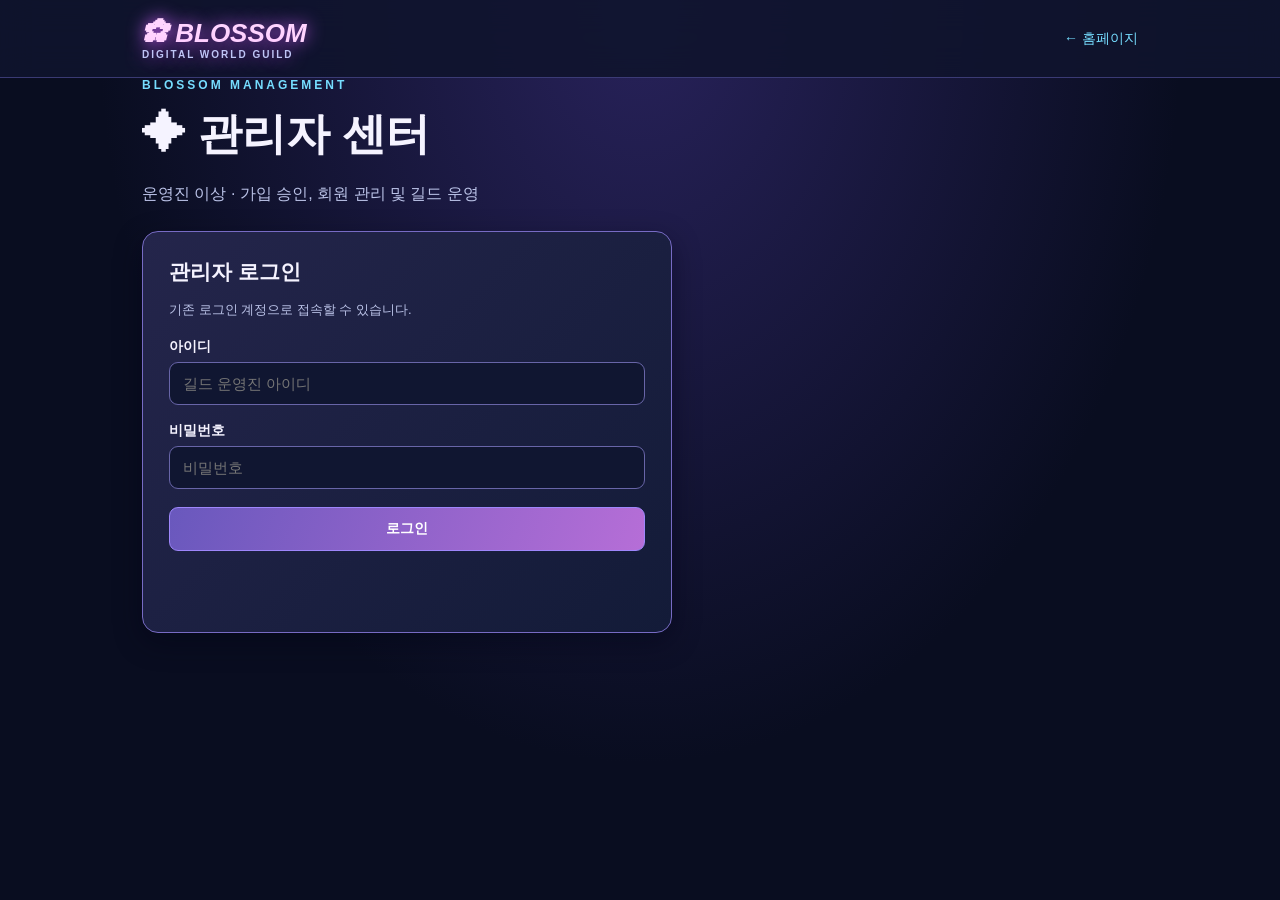
==== admin.html @ c39fdeb3 "Add files via upload" ====
<!DOCTYPE html>
<html lang="ko">
<head>
<meta charset="UTF-8">
<meta name="viewport" content="width=device-width,initial-scale=1">
<meta name="theme-color" content="#0a1025">
<title>BLOSSOM | 관리자 센터</title>
<style>
:root{color-scheme:dark;--bg:#090d20;--panel:#161c3b;--pink:#f3a4f4;--blue:#76ddff;--text:#f5f3ff;--muted:#bbc3e8}
*{box-sizing:border-box}body{margin:0;min-height:100vh;background:radial-gradient(ellipse at 50% 0,#28225b 0,transparent 60%),var(--bg);font-family:'Malgun Gothic','Apple SD Gothic Neo',sans-serif;color:var(--text)}a{color:inherit;text-decoration:none}.top{border-bottom:1px solid #7774d66b;background:#10142ee8;backdrop-filter:blur(16px)}.wrap{max-width:1040px;margin:auto;padding:0 22px}.nav{min-height:77px;display:flex;align-items:center;justify-content:space-between;gap:14px}.brand{font-size:26px;font-weight:900;font-style:italic;color:#ffd4ff;text-shadow:0 0 17px #c75cf5}.brand small{display:block;font-size:10px;letter-spacing:2px;color:#bfc5f6;font-style:normal}.back{color:var(--blue);font-size:14px}main{padding-top:46px;padding-bottom:70px}.eyebrow{font-size:12px;letter-spacing:3px;color:var(--blue);font-weight:800}h1{font-size:clamp(28px,4.5vw,44px);margin:13px 0}h2{font-size:21px;margin:0 0 9px}p{color:var(--muted);line-height:1.7}.panel{background:linear-gradient(135deg,#24254b,#131b38);border:1px solid #776bc4;border-radius:16px;padding:26px;margin-top:24px;box-shadow:0 9px 28px #02041470}.login{max-width:530px}.field{display:block;margin:17px 0 6px;font-size:14px;font-weight:700}input,select{padding:12px 13px;background:#101631;border:1px solid #6865a8;border-radius:9px;color:white;font-size:15px}input:focus,select:focus{outline:2px solid #76ddff}input{width:100%}button{cursor:pointer;color:white;border:1px solid #9e86fb;border-radius:9px;padding:12px 16px;background:linear-gradient(110deg,#6958bd,#b66ed7);font-weight:800;font-size:14px}button.secondary{background:#192346}button.danger{background:#652c56;border-color:#bb789f}button:disabled{opacity:.55;cursor:not-allowed}.actions{display:flex;gap:8px;flex-wrap:wrap}.login button{margin-top:18px;width:100%}.muted{font-size:13px;color:var(--muted)}.message{min-height:24px;margin-top:15px;white-space:pre-wrap}.error{color:#ffb5c7}.success{color:#8df5c7}.heading{display:flex;align-items:center;justify-content:space-between;gap:15px;flex-wrap:wrap}.person{display:flex;align-items:center;justify-content:space-between;gap:17px;padding:19px 0;border-top:1px solid #555e9d}.person:first-child{border-top:0}.person strong{font-size:17px}.person small{display:block;color:var(--muted);margin-top:7px;line-height:1.5}.empty{padding:25px 0;color:var(--muted)}.tabs{display:flex;gap:8px;flex-wrap:wrap;margin-top:22px}.tab{background:#171b3c;border-color:#555f9a}.tab[aria-selected=true]{background:linear-gradient(110deg,#6958bd,#b66ed7);border-color:#d4a8ff}.counter{margin-left:4px;color:#bbf3ff}.role-controls{display:flex;gap:8px;flex-wrap:wrap;align-items:center}.role-controls select{width:165px}.pill{display:inline-block;padding:7px 11px;border:1px solid #727ec0;border-radius:40px;color:#bfe9ff;font-size:12px;background:#182444}.toolbar{display:flex;align-items:center;gap:15px;flex-wrap:wrap;margin:18px 0}.toolbar input{max-width:360px}.note{font-size:12px;margin-top:16px}.inline-label{font-size:13px;color:var(--muted)}[hidden]{display:none!important}@media(max-width:640px){.wrap{padding:0 15px}.panel{padding:19px}.person{align-items:flex-start;flex-direction:column}.person .actions,.person .role-controls{width:100%}.person .actions button{flex:1}.role-controls select{flex:1;min-width:160px}.role-controls button{flex:1}.brand{font-size:23px}}
</style>
<link rel="stylesheet" href="blossom-skins.css"></head>
<body>
<header class="top"><div class="wrap nav"><a class="brand" href="index.html">✿ BLOSSOM<small>DIGITAL WORLD GUILD</small></a><a class="back" href="index.html">← 홈페이지</a></div></header>
<main class="wrap">
<div class="eyebrow">BLOSSOM MANAGEMENT</div>
<h1>✦ 관리자 센터</h1>
<p>운영진 이상 · 가입 승인, 회원 관리 및 길드 운영</p>
<section id="loginPanel" class="panel login">
 <h2>관리자 로그인</h2><p class="muted">기존 로그인 계정으로 접속할 수 있습니다.</p>
 <form id="loginForm"><label class="field" for="username">아이디</label><input id="username" autocomplete="username" required minlength="4" maxlength="20" placeholder="길드 운영진 아이디"><label class="field" for="password">비밀번호</label><input id="password" type="password" autocomplete="current-password" required placeholder="비밀번호"><button id="loginButton" type="submit">로그인</button></form>
 <p id="loginMessage" class="message" role="status" aria-live="polite"></p>
</section>
<section id="adminPanel" hidden>
 <div class="panel">
  <div class="heading"><div><h2 id="panelTitle">회원 관리</h2><p id="welcome" class="muted"></p></div><div class="actions"><button id="refreshButton" class="secondary" type="button">↻ 새로고침</button><button id="logoutButton" class="secondary" type="button">로그아웃</button></div></div>
  <div class="tabs" role="tablist" aria-label="회원 관리 기능">
   <button class="tab" id="pendingTab" type="button" role="tab" aria-selected="true" aria-controls="pendingView">가입 대기 <span class="counter" id="pendingCount"></span></button>
   <button class="tab" id="membersTab" type="button" role="tab" aria-selected="false" aria-controls="membersView">전체 회원 <span class="counter" id="membersCount"></span></button>
   <button class="tab" id="suspendedTab" type="button" role="tab" aria-selected="false" aria-controls="suspendedView">이용 중지 <span class="counter" id="suspendedCount"></span></button>
   <button class="tab" id="calendarTab" type="button" role="tab" aria-selected="false" aria-controls="calendarView">🗓 이벤트 달력</button>
  </div>
  <section id="pendingView" role="tabpanel" aria-labelledby="pendingTab"><p class="muted">신규 가입 신청을 승인하거나 거절할 수 있습니다.</p><div id="pendingList" aria-live="polite"></div></section>
  <section id="membersView" role="tabpanel" aria-labelledby="membersTab" hidden>
   <div class="toolbar"><label class="inline-label" for="search">길드원 검색</label><input id="search" type="search" autocomplete="off" placeholder="아이디 또는 디마 닉네임 검색"><span id="countHint" class="muted"></span></div>
   <div id="memberList" aria-live="polite"></div>
   <p class="note">등급 변경·이용 중지는 본인보다 낮은 등급의 회원에게만 가능합니다. 최고관리자는 변경하거나 이용 중지할 수 없습니다.</p>
  </section>
  <section id="suspendedView" role="tabpanel" aria-labelledby="suspendedTab" hidden>
    <p class="muted">관리자가 이용을 중지했거나 가입 신청이 거절된 계정입니다. 계정 기록은 삭제되지 않습니다.</p>
    <div id="suspendedList" aria-live="polite"></div>
  </section>
  <section id="calendarView" role="tabpanel" aria-labelledby="calendarTab" hidden>
   <h2 style="margin-top:23px">🗓 이벤트 일정 관리</h2>
   <p>길드 이벤트 시작일·종료일·색상·공개 여부를 관리합니다. 화면에서 바로 등록·수정·삭제가 가능합니다.</p>
   <a href="event.html#calendarManage" style="display:inline-block;margin:12px 0 18px;border:1px solid #b38ceb;border-radius:9px;padding:14px 20px;font-size:14px;font-weight:800;background:linear-gradient(110deg,#5949a8,#8b56aa)">✦ 이벤트 일정 등록·관리 화면 열기 ↗</a>
   <p class="note">운영진·부마스터·길드마스터도 이벤트 페이지에서 일정 관리가 가능합니다. 일반 길드원은 보기만 가능합니다.</p>
  </section>
  <p id="adminMessage" class="message" role="status" aria-live="polite"></p>
 </div>
</section>
</main>
<script>
'use strict';
const PROJECT='https://hweouohzkwqhiwwsjlxu.supabase.co';
const AUTH_URL=PROJECT+'/functions/v1/blossom-auth';
const ADMIN_URL=PROJECT+'/functions/v1/blossom-admin';
const SESSION_KEY='blossom_test_auth_v1';
const ROLES={site_owner:'최고관리자',guild_master:'길드마스터',vice_master:'부마스터',staff:'운영진',member:'일반 회원'};
const MANAGERS=['staff','vice_master','guild_master','site_owner'];
const LEVEL={member:1,staff:2,vice_master:3,guild_master:4,site_owner:5};
let myRole='member';
const CHANGEABLE_ROLES=['member','staff','vice_master','guild_master'];
const $=id=>document.getElementById(id);
let token='',busy=false,activeTab='pending',allMembers=[];
function msg(id,value,error=false){const el=$(id);el.textContent=value;el.className='message '+(error?'error':'success');}
async function post(url,body,accessToken=''){
 const headers={'Content-Type':'application/json'};
 if(accessToken)headers.Authorization='Bearer '+accessToken;
 let res;
 try{res=await fetch(url,{method:'POST',headers,body:JSON.stringify(body),cache:'no-store'});}catch{throw Error('서버에 연결하지 못했습니다.');}
 let data;try{data=await res.json();}catch{throw Error('서버 응답을 읽지 못했습니다.');}
 if(!res.ok||!data?.success){const error=new Error(data?.message||'요청에 실패했습니다.');error.status=res.status;throw error;}
 return data;
}
function showLogin(note=''){
 token='';$('loginPanel').hidden=false;$('adminPanel').hidden=true;$('password').value='';
 if(note)msg('loginMessage',note,true);
}
function showAdmin(name,role){myRole=role;$('loginPanel').hidden=true;$('adminPanel').hidden=false;$('welcome').textContent=name+' · '+(ROLES[role]||role);}
function saveSession(user,session){
 try{sessionStorage.setItem(SESSION_KEY,JSON.stringify({username:user.username,digimon_nickname:user.digimon_nickname,role:user.role,status:'approved',access_token:session.access_token,expires_at:session.expires_at||Math.floor(Date.now()/1000)+3600}));}catch{}
}
function session(){try{const s=JSON.parse(sessionStorage.getItem(SESSION_KEY)||'null');if(s&&MANAGERS.includes(s.role)&&s.status==='approved'&&typeof s.access_token==='string'&&Number(s.expires_at)>Date.now()/1000+20)return s;}catch{}return null;}
function switchTab(tab){
 activeTab=tab;
 $('pendingTab').setAttribute('aria-selected',String(tab==='pending'));
 $('membersTab').setAttribute('aria-selected',String(tab==='members'));
 $('calendarTab').setAttribute('aria-selected',String(tab==='calendar'));
 $('suspendedTab').setAttribute('aria-selected',String(tab==='suspended'));
 $('pendingView').hidden=tab!=='pending';$('membersView').hidden=tab!=='members';$('calendarView').hidden=tab!=='calendar';$('suspendedView').hidden=tab!=='suspended';
}
async function api(body){return post(ADMIN_URL,body,token);}
function handleError(error){
 if(error.status===401||error.status===403){showLogin('관리자 인증이 만료되었거나 권한이 없습니다. 다시 로그인해 주세요.');return;}
 msg('adminMessage',error.message||'요청 실패',true);
}
async function reload(){
 if(!token)return;
 $('refreshButton').disabled=true;
 msg('adminMessage','회원 정보를 불러오는 중...');
 try{
  const [p,m,s]=await Promise.all([api({action:'pending'}),api({action:'members'}),api({action:'suspended'})]);
  renderPending(p.members||[]);allMembers=m.members||[];renderApproved();renderSuspended(s.members||[]);$('suspendedCount').textContent='('+String(s.total??s.members?.length??0)+')';
  $('membersCount').textContent='('+String(m.total??allMembers.length)+')';
  $('countHint').textContent=m.total>allMembers.length?'총 '+m.total+'명 · 처음 500명 표시':'총 '+(m.total??allMembers.length)+'명';
  msg('adminMessage','회원 목록을 갱신했습니다.');
 }catch(error){handleError(error);}finally{$('refreshButton').disabled=false;}
}
function renderPending(members){
 const root=$('pendingList');root.replaceChildren();$('pendingCount').textContent='('+members.length+')';
 if(!members.length){const empty=document.createElement('p');empty.className='empty';empty.textContent='현재 가입 대기 회원이 없습니다.';root.append(empty);return;}
 for(const m of members){
  const item=document.createElement('div');item.className='person';
  const info=document.createElement('div');const title=document.createElement('strong');title.textContent=m.digimon_nickname||m.username;
  const detail=document.createElement('small');detail.textContent='아이디: '+m.username+' · 승인 대기';info.append(title,detail);
  const actions=document.createElement('div');actions.className='actions';
  const approve=document.createElement('button');approve.textContent='✓ 승인';approve.type='button';
  const reject=document.createElement('button');reject.textContent='✕ 거절';reject.type='button';reject.className='danger';
  approve.onclick=()=>review(m,'approve',approve,reject);reject.onclick=()=>review(m,'reject',approve,reject);
  actions.append(approve,reject);item.append(info,actions);root.append(item);
 }
}
function canManageRole(role){ return (LEVEL[myRole]||0)>(LEVEL[role]||999); }
function renderApproved(){
 const root=$('memberList');root.replaceChildren();
 const keyword=$('search').value.trim().toLocaleLowerCase();
 const list=allMembers.filter(m=>(m.username+' '+(m.digimon_nickname||'')).toLocaleLowerCase().includes(keyword));
 if(!list.length){const empty=document.createElement('p');empty.className='empty';empty.textContent=keyword?'검색 결과가 없습니다.':'승인된 회원이 없습니다.';root.append(empty);return;}
 for(const m of list){
  const item=document.createElement('div');item.className='person';
  const info=document.createElement('div');const name=document.createElement('strong');name.textContent=m.digimon_nickname||m.username;
  const subtitle=document.createElement('small');subtitle.textContent='아이디: '+m.username+' · 현재 등급: '+(ROLES[m.role]||m.role);info.append(name,subtitle);
  const control=document.createElement('div');control.className='role-controls';
  if(!canManageRole(m.role)){
   const pill=document.createElement('span');pill.className='pill';pill.textContent='등급 유지 · 상위 또는 동일 등급';control.append(pill);
  }else{
   const select=document.createElement('select');select.setAttribute('aria-label',m.username+' 회원 등급');
   for(const role of CHANGEABLE_ROLES.filter(x=>canManageRole(x))){const option=document.createElement('option');option.value=role;option.textContent=ROLES[role];select.append(option);}
   select.value=m.role;
   const change=document.createElement('button');change.type='button';change.textContent='등급 변경';change.disabled=true;
   select.addEventListener('change',()=>{change.disabled=busy||select.value===m.role;});
   change.addEventListener('click',()=>changeRole(m,select,change));
   const suspend=document.createElement('button');suspend.type='button';suspend.className='danger';suspend.textContent='이용 중지';
   suspend.addEventListener('click',()=>changeAccess(m,false,suspend));
   control.append(select,change,suspend);
  }
  item.append(info,control);root.append(item);
 }
}
function renderSuspended(members){
 const root=$('suspendedList');root.replaceChildren();
 if(!members.length){const empty=document.createElement('p');empty.className='empty';empty.textContent='이용 중지 또는 거절된 계정이 없습니다.';root.append(empty);return;}
 for(const m of members){
  const item=document.createElement('div');item.className='person';
  const info=document.createElement('div');const title=document.createElement('strong');title.textContent=m.digimon_nickname||m.username;
  const subtitle=document.createElement('small');subtitle.textContent='아이디: '+m.username+' · 등급: '+(ROLES[m.role]||m.role)+' · 이용 불가';info.append(title,subtitle);
  const actions=document.createElement('div');actions.className='actions';
  if(canManageRole(m.role)){
   const restore=document.createElement('button');restore.type='button';restore.textContent='↻ 계정 활성화';
   restore.addEventListener('click',()=>changeAccess(m,true,restore));actions.append(restore);
  }else{const pill=document.createElement('span');pill.className='pill';pill.textContent='상위 등급 · 변경 불가';actions.append(pill);}
  item.append(info,actions);root.append(item);
 }
}
async function changeAccess(m,restore,button){
 if(busy)return;
 const verb=restore?'활성화':'이용 중지';
 if(!confirm((m.digimon_nickname||m.username)+' ('+m.username+') 님의 사이트 이용을 '+verb+'할까요?\n'+(restore?'로그인 권한을 회복시킵니다.':'즉시 로그인이 차단됩니다. 숙제와 버프 기록은 삭제되지 않습니다.')))return;
 busy=true;button.disabled=true;msg('adminMessage',verb+' 처리 중...');
 try{const result=await api({action:restore?'restore':'suspend',member_id:m.id});busy=false;await reload();msg('adminMessage',result.message);}
 catch(error){handleError(error);button.disabled=false;}
 finally{busy=false;}
}
async function review(m,decision,approve,reject){
 if(busy)return;
 const verb=decision==='approve'?'승인':'거절';
 if(!confirm((m.digimon_nickname||m.username)+' ('+m.username+') 님을 '+verb+'할까요?'))return;
 busy=true;approve.disabled=true;reject.disabled=true;
 msg('adminMessage',verb+' 처리 중...');
 try{const result=await api({action:'review',member_id:m.id,decision});await reload();msg('adminMessage',result.message);}
 catch(error){handleError(error);approve.disabled=false;reject.disabled=false;}
 finally{busy=false;}
}
async function changeRole(m,select,button){
 if(busy||m.role===select.value)return;
 const selected=select.value;
 if(!confirm((m.digimon_nickname||m.username)+' ('+m.username+') 님의 등급을 '+ROLES[selected]+'(으)로 변경할까요?'))return;
 busy=true;button.disabled=true;select.disabled=true;
 msg('adminMessage','등급 변경 중...');
 try{const result=await api({action:'change_role',member_id:m.id,role:selected});await reload();msg('adminMessage',result.message);}
 catch(error){handleError(error);if($('adminPanel').hidden===false){select.disabled=false;button.disabled=select.value===m.role;}}
 finally{busy=false;}
}
$('loginForm').addEventListener('submit',async event=>{
 event.preventDefault();if(busy)return;
 busy=true;$('loginButton').disabled=true;msg('loginMessage','로그인 확인 중...');
 try{
  const d=await post(AUTH_URL,{action:'login',username:$('username').value.trim(),password:$('password').value});
  if(!MANAGERS.includes(d.user?.role)||d.user?.status!=='approved'||!d.session?.access_token)throw Error('승인된 운영진 이상 계정만 접근할 수 있습니다.');
  token=d.session.access_token;saveSession(d.user,d.session);showAdmin(d.user.digimon_nickname||d.user.username,d.user.role);await reload();
 }catch(error){if(!$('adminPanel').hidden)handleError(error);else msg('loginMessage',error.message,true);}
 finally{busy=false;$('loginButton').disabled=false;$('password').value='';}
});
$('pendingTab').addEventListener('click',()=>switchTab('pending'));
$('membersTab').addEventListener('click',()=>switchTab('members'));
$('calendarTab').addEventListener('click',()=>switchTab('calendar'));
$('suspendedTab').addEventListener('click',()=>switchTab('suspended'));
$('search').addEventListener('input',renderApproved);
$('refreshButton').addEventListener('click',reload);
$('logoutButton').addEventListener('click',()=>{try{sessionStorage.removeItem(SESSION_KEY);}catch{}showLogin();$('loginForm').reset();msg('loginMessage','로그아웃했습니다.');});
(async()=>{const s=session();if(!s)return;token=s.access_token;showAdmin(s.digimon_nickname||s.username,s.role);await reload();})();
</script>
<script defer src="blossom-skin.js"></script></body>
</html>
---- blossom-skins.css ----
/* BLOSSOM rewards: purely visual customization. Server owns balances and inventory. */
:root{--bl-gold:#ffdb8d;--bl-mint:#8dffd4}
html[data-blossom-theme] body{background:radial-gradient(ellipse at 30% -10%,var(--bl-glow,#29225b),transparent 58%),var(--bl-background,#090d20)!important;color:var(--bl-text,#f6f4ff)}
html[data-blossom-theme] .panel,html[data-blossom-theme] .tile,html[data-blossom-theme] .buff-card,html[data-blossom-theme] .card,html[data-blossom-theme] .stat{border-color:var(--bl-line,#7774c3)!important}
html[data-blossom-theme] .panel,html[data-blossom-theme] .tile,html[data-blossom-theme] .buff-card{background:linear-gradient(138deg,var(--bl-panel,#22254d),var(--bl-background,#131b38))!important}
html[data-blossom-theme] .top{border-color:var(--bl-line,#7774c3)!important}
html[data-blossom-theme] .btn:not(.alt),html[data-blossom-theme] .primary{background:linear-gradient(110deg,var(--bl-line,#6655b7),var(--bl-accent,#b66ed7))!important}
html[data-blossom-theme] .brand,html[data-blossom-theme] .eyebrow{color:var(--bl-accent,#f3a4f4)!important}
html[data-blossom-theme="theme-sakura"]{--bl-background:#100f2c;--bl-glow:#64235e;--bl-panel:#34234a;--bl-line:#c779b3;--bl-accent:#ffa4d7}
html[data-blossom-theme="theme-aurora"]{--bl-background:#081e2d;--bl-glow:#1a796c;--bl-panel:#15444d;--bl-line:#42c9b0;--bl-accent:#92d8ff}
html[data-blossom-theme="theme-gold"]{--bl-background:#1a1317;--bl-glow:#675121;--bl-panel:#433222;--bl-line:#ba9455;--bl-accent:#ffe29b}
html[data-blossom-theme="theme-ice"]{--bl-background:#081629;--bl-glow:#26619c;--bl-panel:#1d3853;--bl-line:#77bbef;--bl-accent:#c0ebff}
html[data-blossom-theme="theme-sunset"]{--bl-background:#211126;--bl-glow:#9b4846;--bl-panel:#57304e;--bl-line:#f09776;--bl-accent:#ffbb83}
html[data-blossom-theme="theme-rose"]{--bl-background:#230f21;--bl-glow:#862858;--bl-panel:#4c2440;--bl-line:#df7eae;--bl-accent:#ffbfdd}
html[data-blossom-theme="theme-cyber"]{--bl-background:#07161f;--bl-glow:#1e718b;--bl-panel:#183c4c;--bl-line:#40d0e8;--bl-accent:#82ffff}
html[data-blossom-theme="theme-emerald"]{--bl-background:#0b211b;--bl-glow:#176b4e;--bl-panel:#1a4739;--bl-line:#6dbd8d;--bl-accent:#a0f4bf}
html[data-blossom-theme="theme-crimson"]{--bl-background:#1c0e1a;--bl-glow:#87233b;--bl-panel:#48222f;--bl-line:#dc6578;--bl-accent:#ffb0a9}
html[data-blossom-theme="theme-mono"]{--bl-background:#101218;--bl-glow:#323843;--bl-panel:#252b34;--bl-line:#82909d;--bl-accent:#dfe6eb}
.bl-nickname{display:inline-flex;align-items:center;gap:3px}
.bl-nick-sakura{color:#ffa1d2!important;text-shadow:0 0 9px #f96ab7}
.bl-nick-aqua{color:#7bdfff!important;text-shadow:0 0 8px #1ba8ed}
.bl-nick-gold{color:#ffcf74!important;text-shadow:0 0 10px #b98821}
.bl-nick-silver{color:#dce7ff!important;text-shadow:0 0 8px #a2b6cd}
.bl-nick-mint{color:#7effd1!important;text-shadow:0 0 9px #29cda6}
.bl-nick-purple{color:#d4a1ff!important;text-shadow:0 0 10px #9955ed}
.bl-nick-rainbow,.bl-nick-pearl{background:linear-gradient(95deg,#ed92dc,#a9dbff,#aaffc8,#ffe59e,#ed92dc);background-size:250%;color:transparent!important;background-clip:text;-webkit-background-clip:text;animation:bl-rainbow 5s linear infinite}
.bl-nick-flame{color:#ff8c7d!important;text-shadow:0 0 10px #fd423c}
.bl-nick-ice{color:#ace9ff!important;text-shadow:0 0 11px #21aafa}
.bl-nick-shadow{color:white!important;text-shadow:2px 3px 1px #010103,0 0 8px #b19bee}
.bl-nick-neon{color:#c9ff74!important;text-shadow:0 0 9px #a3ff35}
@keyframes bl-rainbow{to{background-position:250% 0}}
.bl-title-tag{display:inline-flex;vertical-align:middle;font-size:11px;white-space:nowrap;color:#ffe7ac;background:#4e345a;border:1px solid #ae82bb;padding:3px 7px;border-radius:99px;font-weight:800}
html[data-blossom-checklist="checklist-sakura"] input[type=checkbox]{accent-color:#f78dc4}
html[data-blossom-checklist="checklist-aqua"] input[type=checkbox]{accent-color:#67ccef}
html[data-blossom-checklist="checklist-gold"] input[type=checkbox]{accent-color:#e9bc56}
html[data-blossom-checklist="checklist-mint"] input[type=checkbox]{accent-color:#78e5ab}
html[data-blossom-checklist="checklist-rainbow"] input[type=checkbox]{accent-color:#b59aff}
html[data-blossom-checklist="checklist-mono"] input[type=checkbox]{accent-color:#9ba4b2}
html[data-blossom-checklist="checklist-rose"] input[type=checkbox]{accent-color:#ef769c}
html[data-blossom-checklist="checklist-violet"] input[type=checkbox]{accent-color:#b98bfa}
html[data-blossom-checklist] .task-card,html[data-blossom-checklist] .todo-card{border-left:3px solid var(--bl-accent,#cc9bfd)!important}
/* Purchased mini-timer styles, freely accessible basic mini timer remains available. */
html[data-blossom-timer="timer-rose"]{--mini-top:#6c3253;--mini-accent:#ff9bca;--mini-bottom:#271526}
html[data-blossom-timer="timer-aqua"]{--mini-top:#1f5b69;--mini-accent:#92edff;--mini-bottom:#0a252c}
html[data-blossom-timer="timer-gold"]{--mini-top:#78572e;--mini-accent:#ffe3a0;--mini-bottom:#281e13}
html[data-blossom-timer="timer-neon"]{--mini-top:#145c7c;--mini-accent:#4aeaff;--mini-bottom:#071925}
html[data-blossom-timer="timer-mono"]{--mini-top:#323d44;--mini-accent:#ebf0f6;--mini-bottom:#151b21}
html[data-blossom-timer="timer-emerald"]{--mini-top:#215b48;--mini-accent:#a0f8ca;--mini-bottom:#0a271c}
html[data-blossom-timer="timer-sunset"]{--mini-top:#7e4646;--mini-accent:#ffc28a;--mini-bottom:#30182b}
html[data-blossom-timer="timer-ice"]{--mini-top:#285f90;--mini-accent:#c3e9ff;--mini-bottom:#0b2038}
html[data-blossom-timer="timer-violet"]{--mini-top:#624e98;--mini-accent:#ddd1ff;--mini-bottom:#231837}
html[data-blossom-timer="timer-rainbow"]{--mini-top:#5459a5;--mini-accent:#ffe6a0;--mini-bottom:#252348}
@media(prefers-reduced-motion:reduce){.bl-nick-rainbow,.bl-nick-pearl{animation:none}}
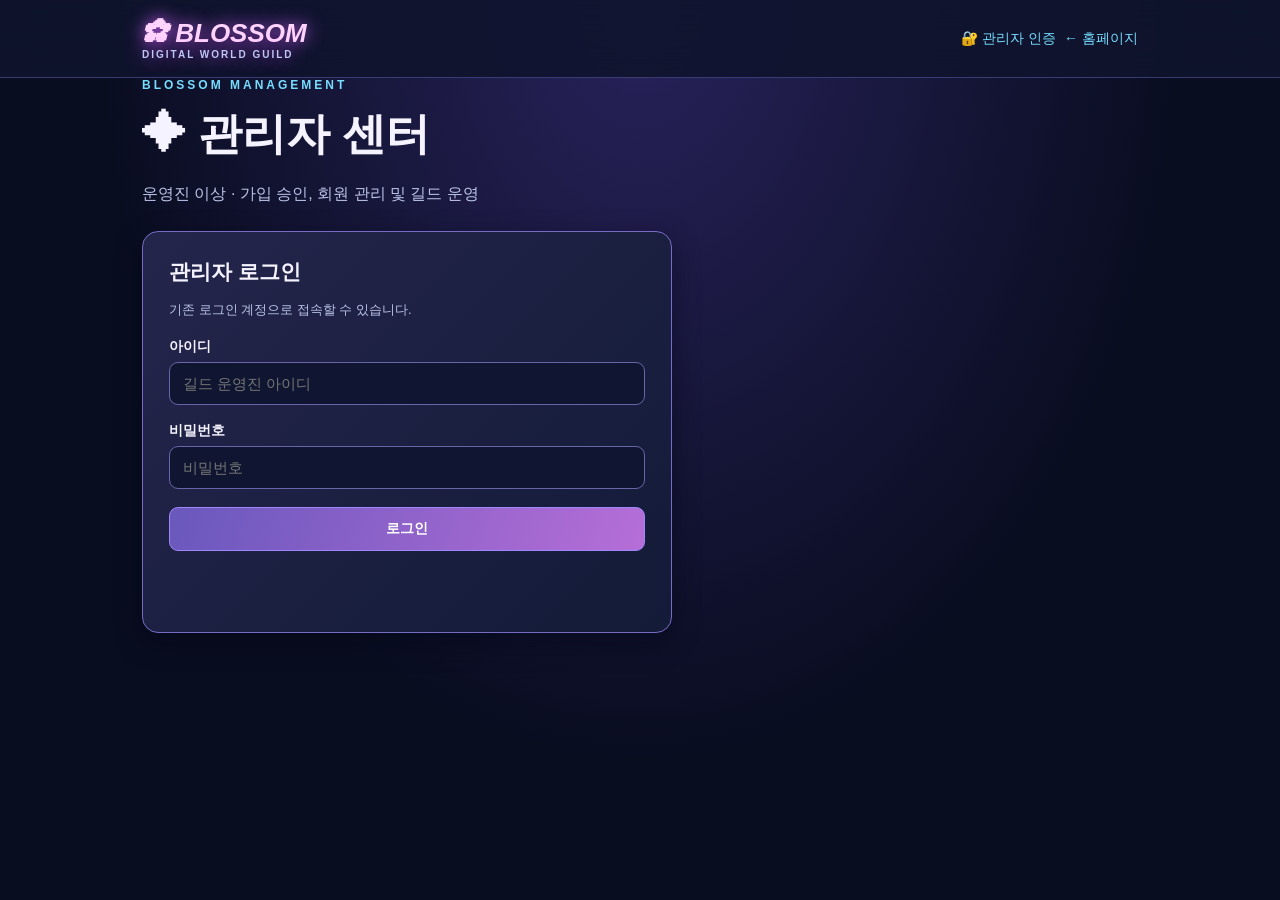
==== commit 43081cac: "Add files via upload" ====
--- a/admin.html
+++ b/admin.html
@@ -9,9 +9,9 @@
 :root{color-scheme:dark;--bg:#090d20;--panel:#161c3b;--pink:#f3a4f4;--blue:#76ddff;--text:#f5f3ff;--muted:#bbc3e8}
 *{box-sizing:border-box}body{margin:0;min-height:100vh;background:radial-gradient(ellipse at 50% 0,#28225b 0,transparent 60%),var(--bg);font-family:'Malgun Gothic','Apple SD Gothic Neo',sans-serif;color:var(--text)}a{color:inherit;text-decoration:none}.top{border-bottom:1px solid #7774d66b;background:#10142ee8;backdrop-filter:blur(16px)}.wrap{max-width:1040px;margin:auto;padding:0 22px}.nav{min-height:77px;display:flex;align-items:center;justify-content:space-between;gap:14px}.brand{font-size:26px;font-weight:900;font-style:italic;color:#ffd4ff;text-shadow:0 0 17px #c75cf5}.brand small{display:block;font-size:10px;letter-spacing:2px;color:#bfc5f6;font-style:normal}.back{color:var(--blue);font-size:14px}main{padding-top:46px;padding-bottom:70px}.eyebrow{font-size:12px;letter-spacing:3px;color:var(--blue);font-weight:800}h1{font-size:clamp(28px,4.5vw,44px);margin:13px 0}h2{font-size:21px;margin:0 0 9px}p{color:var(--muted);line-height:1.7}.panel{background:linear-gradient(135deg,#24254b,#131b38);border:1px solid #776bc4;border-radius:16px;padding:26px;margin-top:24px;box-shadow:0 9px 28px #02041470}.login{max-width:530px}.field{display:block;margin:17px 0 6px;font-size:14px;font-weight:700}input,select{padding:12px 13px;background:#101631;border:1px solid #6865a8;border-radius:9px;color:white;font-size:15px}input:focus,select:focus{outline:2px solid #76ddff}input{width:100%}button{cursor:pointer;color:white;border:1px solid #9e86fb;border-radius:9px;padding:12px 16px;background:linear-gradient(110deg,#6958bd,#b66ed7);font-weight:800;font-size:14px}button.secondary{background:#192346}button.danger{background:#652c56;border-color:#bb789f}button:disabled{opacity:.55;cursor:not-allowed}.actions{display:flex;gap:8px;flex-wrap:wrap}.login button{margin-top:18px;width:100%}.muted{font-size:13px;color:var(--muted)}.message{min-height:24px;margin-top:15px;white-space:pre-wrap}.error{color:#ffb5c7}.success{color:#8df5c7}.heading{display:flex;align-items:center;justify-content:space-between;gap:15px;flex-wrap:wrap}.person{display:flex;align-items:center;justify-content:space-between;gap:17px;padding:19px 0;border-top:1px solid #555e9d}.person:first-child{border-top:0}.person strong{font-size:17px}.person small{display:block;color:var(--muted);margin-top:7px;line-height:1.5}.empty{padding:25px 0;color:var(--muted)}.tabs{display:flex;gap:8px;flex-wrap:wrap;margin-top:22px}.tab{background:#171b3c;border-color:#555f9a}.tab[aria-selected=true]{background:linear-gradient(110deg,#6958bd,#b66ed7);border-color:#d4a8ff}.counter{margin-left:4px;color:#bbf3ff}.role-controls{display:flex;gap:8px;flex-wrap:wrap;align-items:center}.role-controls select{width:165px}.pill{display:inline-block;padding:7px 11px;border:1px solid #727ec0;border-radius:40px;color:#bfe9ff;font-size:12px;background:#182444}.toolbar{display:flex;align-items:center;gap:15px;flex-wrap:wrap;margin:18px 0}.toolbar input{max-width:360px}.note{font-size:12px;margin-top:16px}.inline-label{font-size:13px;color:var(--muted)}[hidden]{display:none!important}@media(max-width:640px){.wrap{padding:0 15px}.panel{padding:19px}.person{align-items:flex-start;flex-direction:column}.person .actions,.person .role-controls{width:100%}.person .actions button{flex:1}.role-controls select{flex:1;min-width:160px}.role-controls button{flex:1}.brand{font-size:23px}}
 </style>
-<link rel="stylesheet" href="blossom-skins.css"></head>
+<link rel="stylesheet" href="blossom-skins.css"><script src="blossom-session.js"></script></head>
 <body>
-<header class="top"><div class="wrap nav"><a class="brand" href="index.html">✿ BLOSSOM<small>DIGITAL WORLD GUILD</small></a><a class="back" href="index.html">← 홈페이지</a></div></header>
+<header class="top"><div class="wrap nav"><a class="brand" href="index.html">✿ BLOSSOM<small>DIGITAL WORLD GUILD</small></a><div class="actions"><a class="back" href="owner-security.html">🔐 관리자 인증</a><a class="back" href="index.html">← 홈페이지</a></div></div></header>
 <main class="wrap">
 <div class="eyebrow">BLOSSOM MANAGEMENT</div>
 <h1>✦ 관리자 센터</h1>
@@ -37,7 +37,7 @@
    <p class="note">등급 변경·이용 중지는 본인보다 낮은 등급의 회원에게만 가능합니다. 최고관리자는 변경하거나 이용 중지할 수 없습니다.</p>
   </section>
   <section id="suspendedView" role="tabpanel" aria-labelledby="suspendedTab" hidden>
-    <p class="muted">관리자가 이용을 중지했거나 가입 신청이 거절된 계정입니다. 계정 기록은 삭제되지 않습니다.</p>
+    <p class="muted">이용 중지 계정은 복구할 수 있지만, 가입 거절 계정은 이 화면에서 복구할 수 없습니다.</p>
     <div id="suspendedList" aria-live="polite"></div>
   </section>
   <section id="calendarView" role="tabpanel" aria-labelledby="calendarTab" hidden>
@@ -79,7 +79,7 @@
 }
 function showAdmin(name,role){myRole=role;$('loginPanel').hidden=true;$('adminPanel').hidden=false;$('welcome').textContent=name+' · '+(ROLES[role]||role);}
 function saveSession(user,session){
- try{sessionStorage.setItem(SESSION_KEY,JSON.stringify({username:user.username,digimon_nickname:user.digimon_nickname,role:user.role,status:'approved',access_token:session.access_token,expires_at:session.expires_at||Math.floor(Date.now()/1000)+3600}));}catch{}
+ try{sessionStorage.setItem(SESSION_KEY,JSON.stringify({username:user.username,digimon_nickname:user.digimon_nickname,role:user.role,status:'approved',access_token:session.access_token,refresh_token:session.refresh_token,expires_at:session.expires_at||Math.floor(Date.now()/1000)+3600}));}catch{}
 }
 function session(){try{const s=JSON.parse(sessionStorage.getItem(SESSION_KEY)||'null');if(s&&MANAGERS.includes(s.role)&&s.status==='approved'&&typeof s.access_token==='string'&&Number(s.expires_at)>Date.now()/1000+20)return s;}catch{}return null;}
 function switchTab(tab){
@@ -92,6 +92,7 @@
 }
 async function api(body){return post(ADMIN_URL,body,token);}
 function handleError(error){
+ if(error.status===428){msg('adminMessage','최고관리자 인증번호를 입력해 주세요. 관리자 인증 페이지로 이동합니다.',true);location.href='owner-security.html';return;}
  if(error.status===401||error.status===403){showLogin('관리자 인증이 만료되었거나 권한이 없습니다. 다시 로그인해 주세요.');return;}
  msg('adminMessage',error.message||'요청 실패',true);
 }
@@ -154,12 +155,12 @@
  for(const m of members){
   const item=document.createElement('div');item.className='person';
   const info=document.createElement('div');const title=document.createElement('strong');title.textContent=m.digimon_nickname||m.username;
-  const subtitle=document.createElement('small');subtitle.textContent='아이디: '+m.username+' · 등급: '+(ROLES[m.role]||m.role)+' · 이용 불가';info.append(title,subtitle);
+  const subtitle=document.createElement('small');subtitle.textContent='아이디: '+m.username+' · 등급: '+(ROLES[m.role]||m.role)+' · '+(m.is_suspended?'관리자 이용 중지':'가입 거절');info.append(title,subtitle);
   const actions=document.createElement('div');actions.className='actions';
-  if(canManageRole(m.role)){
+  if(canManageRole(m.role)&&m.is_suspended){
    const restore=document.createElement('button');restore.type='button';restore.textContent='↻ 계정 활성화';
    restore.addEventListener('click',()=>changeAccess(m,true,restore));actions.append(restore);
-  }else{const pill=document.createElement('span');pill.className='pill';pill.textContent='상위 등급 · 변경 불가';actions.append(pill);}
+  }else{const pill=document.createElement('span');pill.className='pill';pill.textContent=m.is_suspended?'상위 등급 · 변경 불가':'가입 거절 계정';actions.append(pill);}
   item.append(info,actions);root.append(item);
  }
 }
@@ -198,7 +199,9 @@
  try{
   const d=await post(AUTH_URL,{action:'login',username:$('username').value.trim(),password:$('password').value});
   if(!MANAGERS.includes(d.user?.role)||d.user?.status!=='approved'||!d.session?.access_token)throw Error('승인된 운영진 이상 계정만 접근할 수 있습니다.');
-  token=d.session.access_token;saveSession(d.user,d.session);showAdmin(d.user.digimon_nickname||d.user.username,d.user.role);await reload();
+  token=d.session.access_token;saveSession(d.user,d.session);
+  if(d.user.role==='site_owner') {location.href='owner-security.html';return;}
+  showAdmin(d.user.digimon_nickname||d.user.username,d.user.role);await reload();
  }catch(error){if(!$('adminPanel').hidden)handleError(error);else msg('loginMessage',error.message,true);}
  finally{busy=false;$('loginButton').disabled=false;$('password').value='';}
 });
@@ -208,8 +211,8 @@
 $('suspendedTab').addEventListener('click',()=>switchTab('suspended'));
 $('search').addEventListener('input',renderApproved);
 $('refreshButton').addEventListener('click',reload);
-$('logoutButton').addEventListener('click',()=>{try{sessionStorage.removeItem(SESSION_KEY);}catch{}showLogin();$('loginForm').reset();msg('loginMessage','로그아웃했습니다.');});
-(async()=>{const s=session();if(!s)return;token=s.access_token;showAdmin(s.digimon_nickname||s.username,s.role);await reload();})();
+$('logoutButton').addEventListener('click',()=>{try{sessionStorage.removeItem(SESSION_KEY);window.BlossomSession?.logout();}catch{}showLogin();$('loginForm').reset();msg('loginMessage','로그아웃했습니다.');});
+(async()=>{const s=session();if(!s)return;if(s.role==='site_owner'){try{const aal=JSON.parse(atob(s.access_token.split('.')[1].replace(/-/g,'+').replace(/_/g,'/'))).aal;if(aal!=='aal2'){location.href='owner-security.html';return;}}catch{location.href='owner-security.html';return;}}token=s.access_token;showAdmin(s.digimon_nickname||s.username,s.role);await reload();})();
 </script>
 <script defer src="blossom-skin.js"></script></body>
 </html>
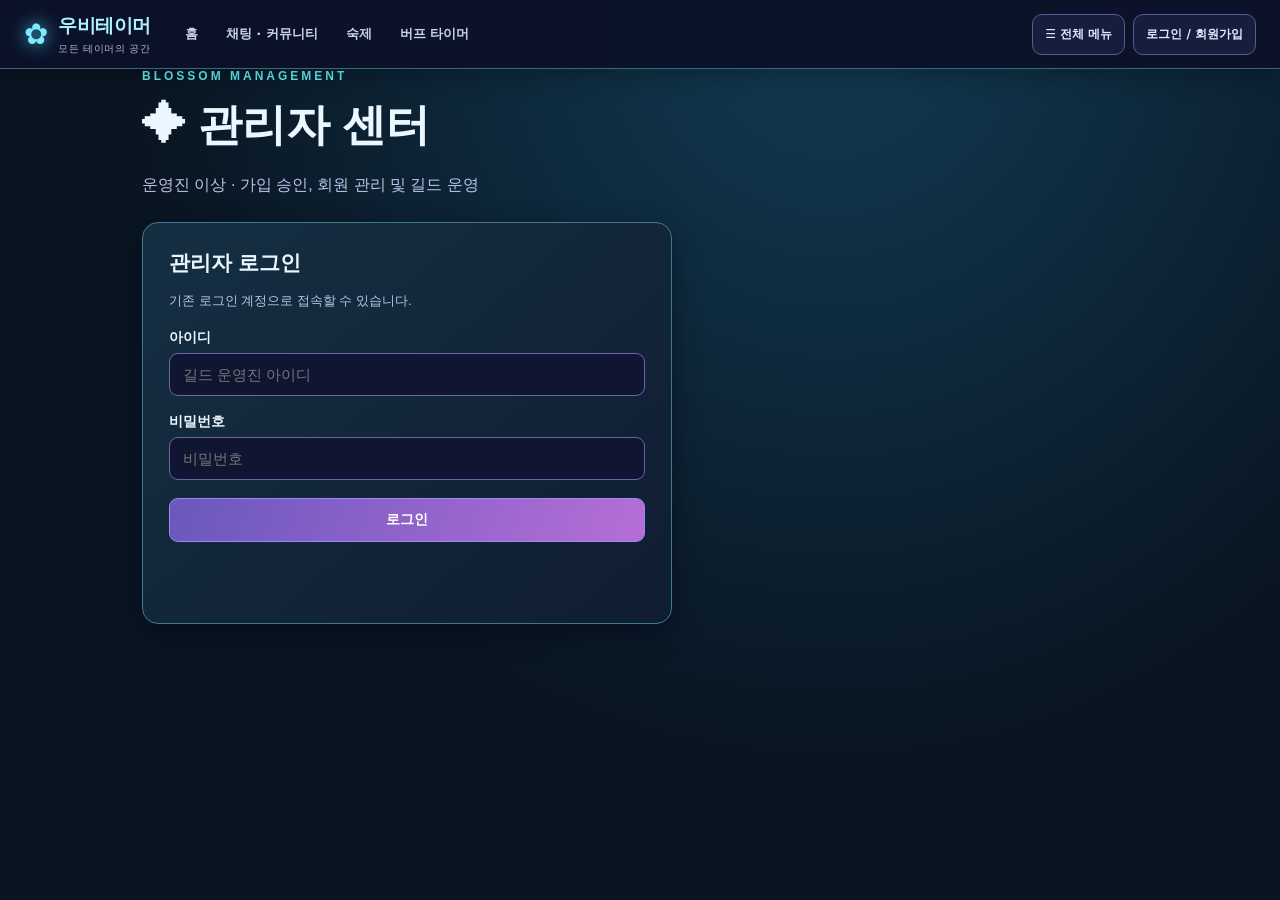
==== commit 6680149a: "Add files via upload" ====
--- a/admin.html
+++ b/admin.html
@@ -9,7 +9,9 @@
 :root{color-scheme:dark;--bg:#090d20;--panel:#161c3b;--pink:#f3a4f4;--blue:#76ddff;--text:#f5f3ff;--muted:#bbc3e8}
 *{box-sizing:border-box}body{margin:0;min-height:100vh;background:radial-gradient(ellipse at 50% 0,#28225b 0,transparent 60%),var(--bg);font-family:'Malgun Gothic','Apple SD Gothic Neo',sans-serif;color:var(--text)}a{color:inherit;text-decoration:none}.top{border-bottom:1px solid #7774d66b;background:#10142ee8;backdrop-filter:blur(16px)}.wrap{max-width:1040px;margin:auto;padding:0 22px}.nav{min-height:77px;display:flex;align-items:center;justify-content:space-between;gap:14px}.brand{font-size:26px;font-weight:900;font-style:italic;color:#ffd4ff;text-shadow:0 0 17px #c75cf5}.brand small{display:block;font-size:10px;letter-spacing:2px;color:#bfc5f6;font-style:normal}.back{color:var(--blue);font-size:14px}main{padding-top:46px;padding-bottom:70px}.eyebrow{font-size:12px;letter-spacing:3px;color:var(--blue);font-weight:800}h1{font-size:clamp(28px,4.5vw,44px);margin:13px 0}h2{font-size:21px;margin:0 0 9px}p{color:var(--muted);line-height:1.7}.panel{background:linear-gradient(135deg,#24254b,#131b38);border:1px solid #776bc4;border-radius:16px;padding:26px;margin-top:24px;box-shadow:0 9px 28px #02041470}.login{max-width:530px}.field{display:block;margin:17px 0 6px;font-size:14px;font-weight:700}input,select{padding:12px 13px;background:#101631;border:1px solid #6865a8;border-radius:9px;color:white;font-size:15px}input:focus,select:focus{outline:2px solid #76ddff}input{width:100%}button{cursor:pointer;color:white;border:1px solid #9e86fb;border-radius:9px;padding:12px 16px;background:linear-gradient(110deg,#6958bd,#b66ed7);font-weight:800;font-size:14px}button.secondary{background:#192346}button.danger{background:#652c56;border-color:#bb789f}button:disabled{opacity:.55;cursor:not-allowed}.actions{display:flex;gap:8px;flex-wrap:wrap}.login button{margin-top:18px;width:100%}.muted{font-size:13px;color:var(--muted)}.message{min-height:24px;margin-top:15px;white-space:pre-wrap}.error{color:#ffb5c7}.success{color:#8df5c7}.heading{display:flex;align-items:center;justify-content:space-between;gap:15px;flex-wrap:wrap}.person{display:flex;align-items:center;justify-content:space-between;gap:17px;padding:19px 0;border-top:1px solid #555e9d}.person:first-child{border-top:0}.person strong{font-size:17px}.person small{display:block;color:var(--muted);margin-top:7px;line-height:1.5}.empty{padding:25px 0;color:var(--muted)}.tabs{display:flex;gap:8px;flex-wrap:wrap;margin-top:22px}.tab{background:#171b3c;border-color:#555f9a}.tab[aria-selected=true]{background:linear-gradient(110deg,#6958bd,#b66ed7);border-color:#d4a8ff}.counter{margin-left:4px;color:#bbf3ff}.role-controls{display:flex;gap:8px;flex-wrap:wrap;align-items:center}.role-controls select{width:165px}.pill{display:inline-block;padding:7px 11px;border:1px solid #727ec0;border-radius:40px;color:#bfe9ff;font-size:12px;background:#182444}.toolbar{display:flex;align-items:center;gap:15px;flex-wrap:wrap;margin:18px 0}.toolbar input{max-width:360px}.note{font-size:12px;margin-top:16px}.inline-label{font-size:13px;color:var(--muted)}[hidden]{display:none!important}@media(max-width:640px){.wrap{padding:0 15px}.panel{padding:19px}.person{align-items:flex-start;flex-direction:column}.person .actions,.person .role-controls{width:100%}.person .actions button{flex:1}.role-controls select{flex:1;min-width:160px}.role-controls button{flex:1}.brand{font-size:23px}}
 </style>
-<link rel="stylesheet" href="blossom-skins.css"><script src="blossom-session.js"></script></head>
+<link rel="stylesheet" href="blossom-skins.css"><script src="blossom-session.js"></script><link rel="stylesheet" href="blossom-unified-nav.css?v=18">
+<script defer src="blossom-unified-nav.js?v=18"></script>
+</head>
 <body>
 <header class="top"><div class="wrap nav"><a class="brand" href="index.html">✿ BLOSSOM<small>DIGITAL WORLD GUILD</small></a><div class="actions"><a class="back" href="owner-security.html">🔐 관리자 인증</a><a class="back" href="index.html">← 홈페이지</a></div></div></header>
 <main class="wrap">
--- a/blossom-unified-nav.css
+++ b/blossom-unified-nav.css
@@ -0,0 +1,75 @@
+/* BLOSSOM x UbiTamer compact navigation v18. Progressive enhancement. */
+#bshHeader,#bshMobileBottom{box-sizing:border-box;font-family:'Malgun Gothic','Apple SD Gothic Neo',system-ui,sans-serif}
+#bshHeader *,#bshMobileBottom *{box-sizing:border-box}
+body.blossom-shell-ready > header:not(#bshHeader),
+body.blossom-shell-ready > .top,
+body.blossom-shell-ready > .topbar{display:none!important}
+#bshHeader{position:sticky;z-index:9999;top:0;background:#0c1229f5;color:#f7f4ff;border-bottom:1px solid #6a6b9c5c;box-shadow:0 6px 24px #0004;backdrop-filter:blur(16px)}
+.bsh-inner{max-width:1480px;margin:auto;padding:10px 24px;display:flex;align-items:center;gap:22px;min-height:68px}
+.bsh-brand{display:flex;align-items:center;gap:10px;text-decoration:none!important;color:#fff!important;flex-shrink:0;white-space:nowrap}
+.bsh-brand-icon{font-size:29px;color:#f6b9f9;text-shadow:0 0 17px #e388f4}
+.bsh-brand strong{font-size:19px;font-weight:900;letter-spacing:-.5px;display:block;color:#f9d0fa}
+.bsh-brand small{display:block;color:#acb7dd;font-size:10px;letter-spacing:.6px;margin-top:3px}
+.bsh-primary-nav{display:flex;align-items:center;gap:4px;flex:1}
+.bsh-primary-nav a{border-radius:10px;color:#c9d3ee!important;padding:11px 12px;text-decoration:none!important;font-size:13px;font-weight:800;white-space:nowrap}
+.bsh-primary-nav a:hover,.bsh-primary-nav a.current{background:#2c315b;color:#fff!important}
+.bsh-right{display:flex;gap:8px;align-items:center;flex-shrink:0}
+#bshHeader .bsh-room-select{display:flex;gap:3px;padding:3px;border:1px solid #646b9c;border-radius:99px;background:#11172c}
+#bshHeader .bsh-room-select[hidden]{display:none!important}
+#bshHeader .bsh-room-select button{border:0;border-radius:99px;background:transparent;color:#aab8de;padding:8px 12px;cursor:pointer;font-family:inherit;font-size:12px;font-weight:900;white-space:nowrap}
+#bshHeader .bsh-room-select button.active{color:#fff;background:linear-gradient(110deg,#8a68cb,#bb81d2);box-shadow:0 2px 12px #885aff46}
+#bshHeader .bsh-dropdown{position:relative}
+#bshHeader .bsh-summary{display:flex;align-items:center;justify-content:center;gap:8px;cursor:pointer;list-style:none;border:1px solid #555e8c;border-radius:10px;padding:11px 12px;background:#161e3d;color:#e3eaff;font-size:12px;font-weight:800;white-space:nowrap;max-width:230px;overflow:hidden;text-overflow:ellipsis}
+#bshHeader .bsh-summary::-webkit-details-marker{display:none}
+#bshHeader .bsh-summary:hover{border-color:#b08bea;background:#22294d}
+#bshHeader .bsh-dropdown-menu{position:absolute;top:calc(100% + 8px);right:0;min-width:230px;max-height:min(65vh,550px);overflow:auto;padding:8px;border:1px solid #676d9d;border-radius:13px;background:#161d3b;color:#f7f7ff;box-shadow:0 18px 45px #0009;display:grid;gap:3px}
+#bshHeader .bsh-menu-link{color:#e2e8fc!important;background:transparent;display:block;border:0;border-radius:9px;padding:11px 12px;text-align:left;text-decoration:none!important;font-size:12px;font-weight:750;white-space:normal;cursor:pointer;font-family:inherit;width:100%}
+#bshHeader .bsh-menu-link:hover,#bshHeader .bsh-menu-link[aria-current="page"]{background:#303962}
+#bshHeader .bsh-danger{color:#f5a9b2!important}
+#bshHeader .bsh-menu-note{font-size:11px;color:#abb7db;padding:10px;line-height:1.65;border-top:1px solid #454c75}
+#bshMobileBottom{display:none}
+/* UbiTamer: a public-facing brand skin; never used as an authorization check. */
+body[data-bsh-room="ubitetamer"]{--pink:#8cdffc;--blue:#64ecf2;--accent:#79e9fa;--line:#456c88;background:radial-gradient(ellipse at 65% 0,#123b53,transparent 59%),#091522;color:#ebf7ff}
+body[data-bsh-room="ubitetamer"] .panel,body[data-bsh-room="ubitetamer"] .tile{border-color:#44778e;background:linear-gradient(140deg,#152f42,#101d31)}
+body[data-bsh-room="ubitetamer"] .btn{background:linear-gradient(110deg,#147c9f,#488ca7);border-color:#4eb6c9}
+body[data-bsh-room="ubitetamer"] #bshHeader{border-color:#336b7c}
+body[data-bsh-room="ubitetamer"] .bsh-brand strong{color:#acf2ff}
+body[data-bsh-room="ubitetamer"] .bsh-brand-icon{color:#7eeaff;text-shadow:0 0 17px #4bdbff}
+body.bsh-home .bsh-public-hero{display:none}
+body.bsh-home[data-bsh-room="ubitetamer"] .hero{background:radial-gradient(ellipse at 75% 35%,#219bbb48,transparent 47%),linear-gradient(120deg,#153f5f,#0d1830 78%);border-color:#4fa1b7;min-height:340px}
+body.bsh-home[data-bsh-room="ubitetamer"] .hero .hero-content{display:none}
+body.bsh-home[data-bsh-room="ubitetamer"] .bsh-public-hero{display:block;position:relative;z-index:1;padding:60px 6% 54px;max-width:700px}
+.bsh-public-hero .bsh-eyebrow{font-size:12px;color:#81e9f2;font-weight:900;letter-spacing:2px}
+.bsh-public-hero h1{font-size:clamp(36px,5vw,60px);line-height:1.2;margin:16px 0 15px;font-weight:900}
+.bsh-public-hero h1 em{color:#8eeafa;font-style:normal}
+.bsh-public-hero p{color:#d2e9f7;font-size:15px;line-height:1.8}
+.bsh-hero-actions{display:flex;gap:10px;flex-wrap:wrap;margin-top:25px}
+.bsh-hero-actions a{border-radius:11px;padding:13px 19px;font-weight:900;font-size:13px;text-decoration:none!important;color:#fff}
+.bsh-hero-actions .bsh-primary{background:linear-gradient(105deg,#176e98,#3bbed2)}
+.bsh-hero-actions .bsh-secondary{background:#182d42;border:1px solid #437e98}
+/* Original news/events/help pages have not yet been migrated to scoped APIs. Do not show old guild cards to public profiles. */
+body.bsh-home[data-bsh-room="ubitetamer"] .columns{display:none!important}
+body.bsh-home[data-bsh-room="ubitetamer"] .quick a[href="event.html"],
+body.bsh-home[data-bsh-room="ubitetamer"] .quick a[href="tips.html"],
+body.bsh-home[data-bsh-room="ubitetamer"] .quick a[href="help.html"]{display:none!important}
+body.bsh-home #bsh-new-quick{border-color:#5a97be}
+/* In the Hub itself, the top room control replaces the old workspace dropdown. */
+body.blossom-shell-ready .workspace-top .place-label{display:none}
+@media(max-width:1200px){.bsh-inner{gap:11px}.bsh-primary-nav a{padding:9px 8px}.bsh-brand strong{font-size:17px}#bshHeader .bsh-summary{max-width:172px}}
+@media(max-width:850px){
+ .bsh-inner{padding:9px 13px;min-height:58px;justify-content:space-between;gap:7px}
+ .bsh-primary-nav{display:none}
+ .bsh-brand-icon{font-size:24px}.bsh-brand strong{font-size:15px}.bsh-brand small{font-size:8px}
+ #bshHeader .bsh-room-select button{padding:7px 9px;font-size:11px}
+ #bshHeader .bsh-summary{font-size:0;padding:10px;max-width:45px;min-width:38px}
+ #bshHeader .bsh-more .bsh-summary{font-size:0}
+ #bshHeader .bsh-more .bsh-summary::before{content:'☰';font-size:19px}
+ #bshHeader .bsh-account .bsh-summary::before{content:'👤';font-size:17px}
+ #bshHeader .bsh-dropdown-menu{min-width:min(275px,88vw)}
+ #bshMobileBottom{display:block;position:fixed;bottom:0;left:0;right:0;z-index:9998;background:#0c142af5;border-top:1px solid #50688e;box-shadow:0 -8px 28px #0007;padding:7px 9px max(7px,env(safe-area-inset-bottom))}
+ #bshMobileBottom .bsh-mobile-items{display:flex;justify-content:space-around;gap:5px;max-width:620px;margin:auto}
+ #bshMobileBottom .bsh-menu-link{text-decoration:none!important;color:#d8e7fa!important;font-size:11px;display:flex;align-items:center;justify-content:center;text-align:center;border-radius:9px;padding:10px 5px;flex:1;font-weight:850;background:#17213a}
+ #bshMobileBottom .bsh-menu-link[aria-current="page"]{background:#244760;color:#96f8ff!important}
+ body.blossom-shell-ready{padding-bottom:82px}
+ body.bsh-home[data-bsh-room="ubitetamer"] .bsh-public-hero{padding:45px 20px}
+}
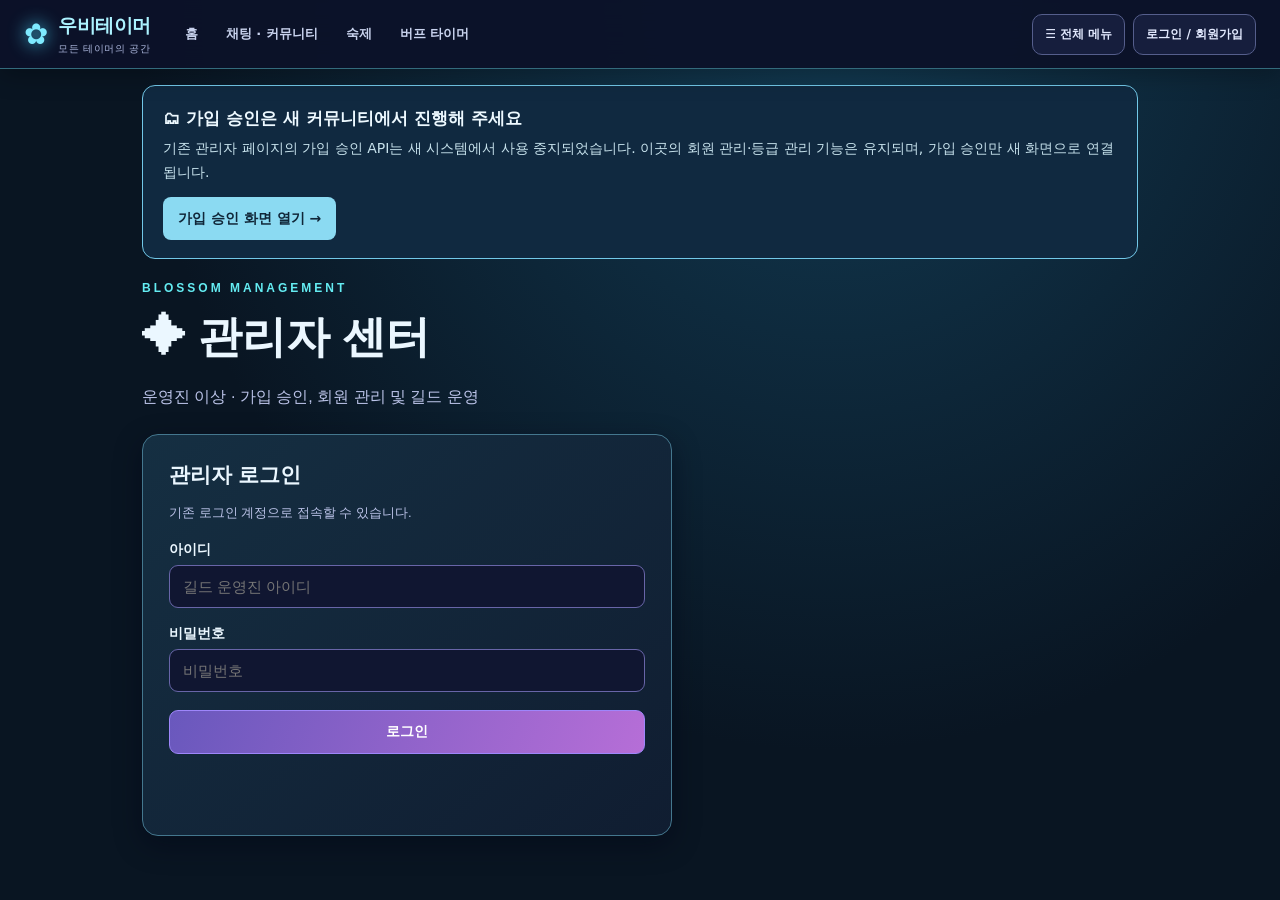
==== commit 997406bf: "Add files via upload" ====
--- a/admin.html
+++ b/admin.html
@@ -9,8 +9,11 @@
 :root{color-scheme:dark;--bg:#090d20;--panel:#161c3b;--pink:#f3a4f4;--blue:#76ddff;--text:#f5f3ff;--muted:#bbc3e8}
 *{box-sizing:border-box}body{margin:0;min-height:100vh;background:radial-gradient(ellipse at 50% 0,#28225b 0,transparent 60%),var(--bg);font-family:'Malgun Gothic','Apple SD Gothic Neo',sans-serif;color:var(--text)}a{color:inherit;text-decoration:none}.top{border-bottom:1px solid #7774d66b;background:#10142ee8;backdrop-filter:blur(16px)}.wrap{max-width:1040px;margin:auto;padding:0 22px}.nav{min-height:77px;display:flex;align-items:center;justify-content:space-between;gap:14px}.brand{font-size:26px;font-weight:900;font-style:italic;color:#ffd4ff;text-shadow:0 0 17px #c75cf5}.brand small{display:block;font-size:10px;letter-spacing:2px;color:#bfc5f6;font-style:normal}.back{color:var(--blue);font-size:14px}main{padding-top:46px;padding-bottom:70px}.eyebrow{font-size:12px;letter-spacing:3px;color:var(--blue);font-weight:800}h1{font-size:clamp(28px,4.5vw,44px);margin:13px 0}h2{font-size:21px;margin:0 0 9px}p{color:var(--muted);line-height:1.7}.panel{background:linear-gradient(135deg,#24254b,#131b38);border:1px solid #776bc4;border-radius:16px;padding:26px;margin-top:24px;box-shadow:0 9px 28px #02041470}.login{max-width:530px}.field{display:block;margin:17px 0 6px;font-size:14px;font-weight:700}input,select{padding:12px 13px;background:#101631;border:1px solid #6865a8;border-radius:9px;color:white;font-size:15px}input:focus,select:focus{outline:2px solid #76ddff}input{width:100%}button{cursor:pointer;color:white;border:1px solid #9e86fb;border-radius:9px;padding:12px 16px;background:linear-gradient(110deg,#6958bd,#b66ed7);font-weight:800;font-size:14px}button.secondary{background:#192346}button.danger{background:#652c56;border-color:#bb789f}button:disabled{opacity:.55;cursor:not-allowed}.actions{display:flex;gap:8px;flex-wrap:wrap}.login button{margin-top:18px;width:100%}.muted{font-size:13px;color:var(--muted)}.message{min-height:24px;margin-top:15px;white-space:pre-wrap}.error{color:#ffb5c7}.success{color:#8df5c7}.heading{display:flex;align-items:center;justify-content:space-between;gap:15px;flex-wrap:wrap}.person{display:flex;align-items:center;justify-content:space-between;gap:17px;padding:19px 0;border-top:1px solid #555e9d}.person:first-child{border-top:0}.person strong{font-size:17px}.person small{display:block;color:var(--muted);margin-top:7px;line-height:1.5}.empty{padding:25px 0;color:var(--muted)}.tabs{display:flex;gap:8px;flex-wrap:wrap;margin-top:22px}.tab{background:#171b3c;border-color:#555f9a}.tab[aria-selected=true]{background:linear-gradient(110deg,#6958bd,#b66ed7);border-color:#d4a8ff}.counter{margin-left:4px;color:#bbf3ff}.role-controls{display:flex;gap:8px;flex-wrap:wrap;align-items:center}.role-controls select{width:165px}.pill{display:inline-block;padding:7px 11px;border:1px solid #727ec0;border-radius:40px;color:#bfe9ff;font-size:12px;background:#182444}.toolbar{display:flex;align-items:center;gap:15px;flex-wrap:wrap;margin:18px 0}.toolbar input{max-width:360px}.note{font-size:12px;margin-top:16px}.inline-label{font-size:13px;color:var(--muted)}[hidden]{display:none!important}@media(max-width:640px){.wrap{padding:0 15px}.panel{padding:19px}.person{align-items:flex-start;flex-direction:column}.person .actions,.person .role-controls{width:100%}.person .actions button{flex:1}.role-controls select{flex:1;min-width:160px}.role-controls button{flex:1}.brand{font-size:23px}}
 </style>
-<link rel="stylesheet" href="blossom-skins.css"><script src="blossom-session.js"></script><link rel="stylesheet" href="blossom-unified-nav.css?v=18">
-<script defer src="blossom-unified-nav.js?v=18"></script>
+<link rel="stylesheet" href="blossom-skins.css"><script src="blossom-session.js"></script>
+
+<link rel="stylesheet" href="blossom-unified-nav.css?v=18.3">
+<script defer src="blossom-unified-nav.js?v=18.3"></script>
+<script defer src="blossom-approval-route.js?v=18.4"></script>
 </head>
 <body>
 <header class="top"><div class="wrap nav"><a class="brand" href="index.html">✿ BLOSSOM<small>DIGITAL WORLD GUILD</small></a><div class="actions"><a class="back" href="owner-security.html">🔐 관리자 인증</a><a class="back" href="index.html">← 홈페이지</a></div></div></header>
--- a/blossom-unified-nav.css
+++ b/blossom-unified-nav.css
@@ -73,3 +73,6 @@
  body.blossom-shell-ready{padding-bottom:82px}
  body.bsh-home[data-bsh-room="ubitetamer"] .bsh-public-hero{padding:45px 20px}
 }
+
+/* v18.3 guild management entry inside administrator center */
+.bsh-guild-shortcut{margin:16px auto 24px;padding:20px 22px;max-width:1200px;background:#192643;border:1px solid #6677ab;border-radius:14px;color:#f2f3ff;font-family:system-ui,'Malgun Gothic',sans-serif}.bsh-guild-shortcut strong{font-size:17px;display:block}.bsh-guild-shortcut p{color:#c3cee9;margin:9px 0}.bsh-guild-shortcut-link{display:inline-flex;padding:10px 15px;background:#6655a9;color:white!important;border-radius:9px;text-decoration:none;font-weight:700}
